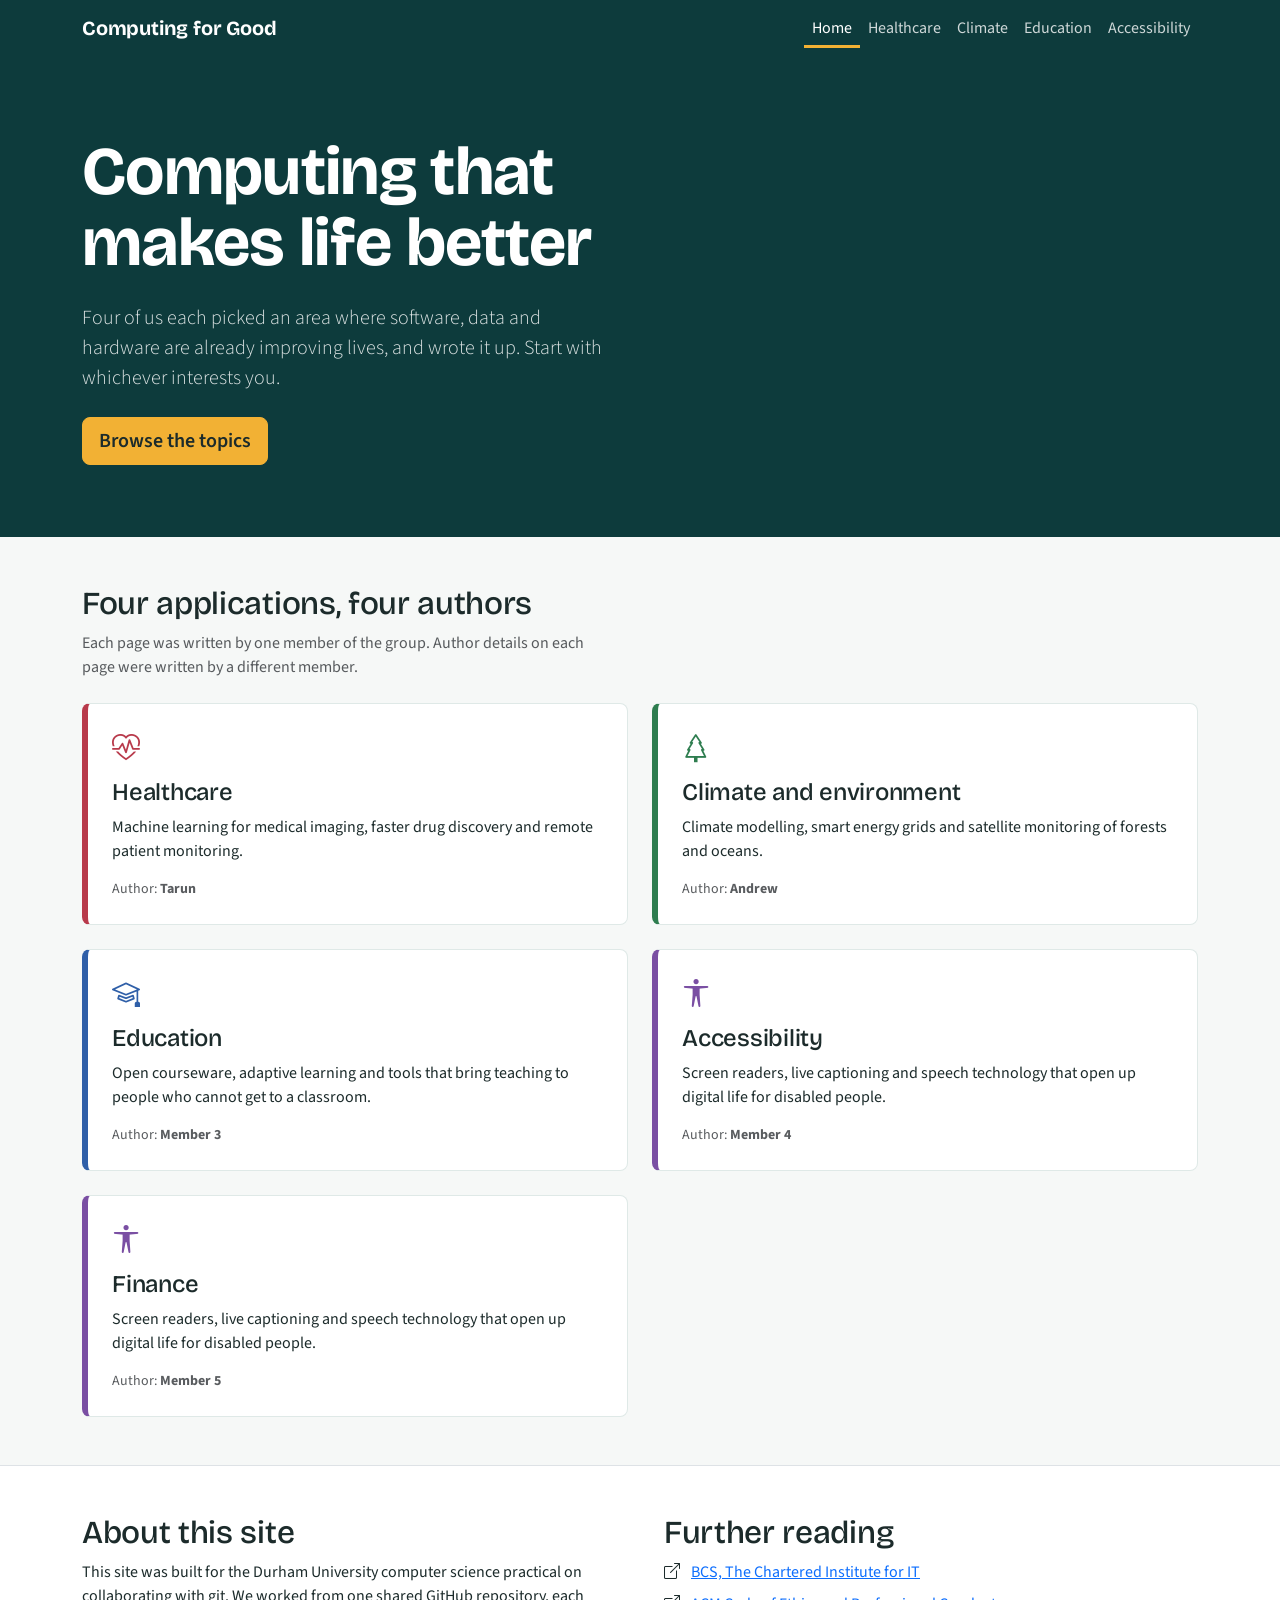
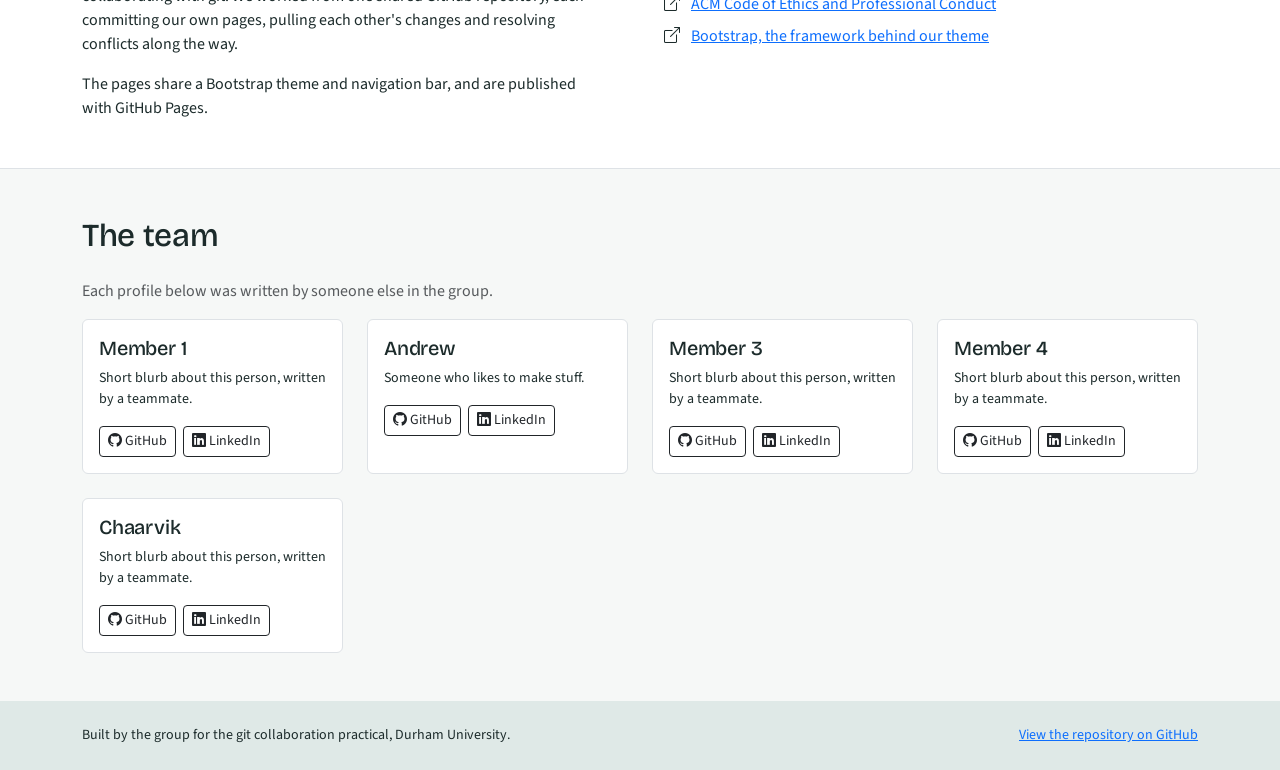
==== index.html @ a56f769d "new commit" ====
<!DOCTYPE html>
<html lang="en-GB">
<head>
    <meta charset="UTF-8">
    <meta name="viewport" content="width=device-width, initial-scale=1.0">
    <title>Computing for Good | Home</title>
    <meta name="description" content="Group web pages on applications of computing that make a positive contribution to society.">
    <link href="https://cdn.jsdelivr.net/npm/bootstrap@5.3.3/dist/css/bootstrap.min.css" rel="stylesheet">
    <link href="https://cdn.jsdelivr.net/npm/bootstrap-icons@1.11.3/font/bootstrap-icons.min.css" rel="stylesheet">
    <link rel="preconnect" href="https://fonts.googleapis.com">
    <link rel="preconnect" href="https://fonts.gstatic.com" crossorigin>
    <link href="https://fonts.googleapis.com/css2?family=Bricolage+Grotesque:wght@500;700&family=Source+Sans+3:wght@400;600&display=swap" rel="stylesheet">
    <link rel="stylesheet" href="style.css">
       
</head>

<body>
    
    <nav class="navbar navbar-expand-lg navbar-dark" aria-label="Main navigation">
        <div class="container">
            <a class="navbar-brand fw-bold" href="index.html">Computing for Good</a>
            <button class="navbar-toggler" type="button" data-bs-toggle="collapse"
                    data-bs-target="#mainNav" aria-controls="mainNav"
                    aria-expanded="false" aria-label="Toggle navigation">
                <span class="navbar-toggler-icon"></span>
            </button>
            <div class="collapse navbar-collapse" id="mainNav">
                <ul class="navbar-nav ms-auto">
                    <li class="nav-item"><a class="nav-link active" aria-current="page" href="index.html">Home</a></li>
                    <li class="nav-item"><a class="nav-link" href="healthcare.html">Healthcare</a></li>
                    <li class="nav-item"><a class="nav-link" href="climate.html">Climate</a></li>
                    <li class="nav-item"><a class="nav-link" href="education.html">Education</a></li>
                    <li class="nav-item"><a class="nav-link" href="accessibility.html">Accessibility</a></li>
                </ul>
            </div>
        </div>
    </nav>

    <header class="hero">
        <div class="container">
            <h1 class="fw-bold mb-4">Computing that makes life better</h1>
            <p class="lead mb-4">
                Four of us each picked an area where software, data and hardware are already
                improving lives, and wrote it up. Start with whichever interests you.
            </p>
            <a href="#topics" class="btn btn-signal btn-lg">Browse the topics</a>
        </div>
    </header>

    <main>
       
        <section id="topics" class="py-5">
            <div class="container">
                <h2 class="mb-2">Four applications, four authors</h2>
                <p class="prose text-body-secondary mb-4">
                    Each page was written by one member of the group. Author details on each page
                    were written by a different member.
                </p>

                <div class="row g-4">
                    
                    <div class="col-md-6">
                        <article class="topic-card h-100 p-4 position-relative" style="--topic:#b83a4b;">
                            <i class="bi bi-heart-pulse icon" aria-hidden="true"></i>
                            <h3 class="h4 mt-2">
                                <a class="stretched-link" href="healthcare.html">Healthcare</a>
                            </h3>
                            <p class="mb-3">
                                Machine learning for medical imaging, faster drug discovery and
                                remote patient monitoring.
                            </p>
                            <p class="small text-body-secondary mb-0 author-line">
                                Author: <strong>Tarun</strong>
                            </p>
                        </article>
                    </div>

                    <!-- Topic 2 -->
                    <div class="col-md-6">
                        <article class="topic-card h-100 p-4 position-relative" style="--topic:#2e7d4f;">
                            <i class="bi bi-tree icon" aria-hidden="true"></i>
                            <h3 class="h4 mt-2">
                                <a class="stretched-link" href="climate.html">Climate and environment</a>
                            </h3>
                            <p class="mb-3">
                                Climate modelling, smart energy grids and satellite monitoring of
                                forests and oceans.
                            </p>
                            <p class="small text-body-secondary mb-0 author-line">
                                Author: <strong>Andrew</strong>
                            </p>
                        </article>
                    </div>

                    
                    <div class="col-md-6">
                        <article class="topic-card h-100 p-4 position-relative" style="--topic:#2f5fa8;">
                            <i class="bi bi-mortarboard icon" aria-hidden="true"></i>
                            <h3 class="h4 mt-2">
                                <a class="stretched-link" href="education.html">Education</a>
                            </h3>
                            <p class="mb-3">
                                Open courseware, adaptive learning and tools that bring teaching to
                                people who cannot get to a classroom.
                            </p>
                            <p class="small text-body-secondary mb-0 author-line">
                                Author: <strong>Member 3</strong>
                            </p>
                        </article>
                    </div>

                    <!-- Topic 4 (delete this block if your group has three people) -->
                    <div class="col-md-6">
                        <article class="topic-card h-100 p-4 position-relative" style="--topic:#7a4fa3;">
                            <i class="bi bi-universal-access icon" aria-hidden="true"></i>
                            <h3 class="h4 mt-2">
                                <a class="stretched-link" href="accessibility.html">Accessibility</a>
                            </h3>
                            <p class="mb-3">
                                Screen readers, live captioning and speech technology that open up
                                digital life for disabled people.
                            </p>
                            <p class="small text-body-secondary mb-0 author-line">
                                Author: <strong>Member 4</strong>
                            </p>
                        </article>
                    </div>
                       <div class="col-md-6">
                        <article class="topic-card h-100 p-4 position-relative" style="--topic:#7a4fa3;">
                            <i class="bi bi-universal-access icon" aria-hidden="true"></i>
                            <h3 class="h4 mt-2">
                                <a class="stretched-link" href="accessibility.html">Finance</a>
                            </h3>
                            <p class="mb-3">
                                Screen readers, live captioning and speech technology that open up
                                digital life for disabled people.
                            </p>
                            <p class="small text-body-secondary mb-0 author-line">
                                Author: <strong>Member 5</strong>
                            </p>
                        </article>
                    </div>
                </div>
            </div>
        </section>

        <!-- About the project -->
        <section class="py-5 bg-white border-top border-bottom">
            <div class="container">
                <div class="row g-5">
                    <div class="col-lg-6">
                        <h2>About this site</h2>
                        <p class="prose">
                            This site was built for the Durham University computer science practical
                            on collaborating with git. We worked from one shared GitHub repository,
                            each committing our own pages, pulling each other's changes and resolving
                            conflicts along the way.
                        </p>
                        <p class="prose mb-0">
                            The pages share a Bootstrap theme and navigation bar, and are published
                            with GitHub Pages.
                        </p>
                    </div>

                    <div class="col-lg-6">
                        <h2>Further reading</h2>
                        <ul class="list-unstyled prose">
                            <li class="mb-2">
                                <i class="bi bi-box-arrow-up-right me-2" aria-hidden="true"></i>
                                <a href="https://www.bcs.org/" target="_blank" rel="noopener">BCS, The Chartered Institute for IT</a>
                            </li>
                            <li class="mb-2">
                                <i class="bi bi-box-arrow-up-right me-2" aria-hidden="true"></i>
                                <a href="https://www.acm.org/code-of-ethics" target="_blank" rel="noopener">ACM Code of Ethics and Professional Conduct</a>
                            </li>
                            <li class="mb-2">
                                <i class="bi bi-box-arrow-up-right me-2" aria-hidden="true"></i>
                                <a href="https://getbootstrap.com/" target="_blank" rel="noopener">Bootstrap, the framework behind our theme</a>
                            </li>
                        </ul>
                    </div>
                </div>
            </div>
        </section>

        <!-- The team -->
        <section id="team" class="py-5">
            <div class="container">
                <h2 class="mb-4">The team</h2>
                <p class="prose text-body-secondary">
                    Each profile below was written by someone else in the group.
                </p>

                <div class="row g-4">
                    <!-- Replace names, blurbs and links. One block per person. -->
                    <div class="col-sm-6 col-lg-3">
                        <div class="h-100 p-3 bg-white border rounded">
                            <h3 class="h5">Member 1</h3>
                            <p class="small mb-3">Short blurb about this person, written by a teammate.</p>
                            <a class="btn btn-sm btn-outline-dark me-1" href="https://github.com/USERNAME" target="_blank" rel="noopener">
                                <i class="bi bi-github" aria-hidden="true"></i> GitHub
                            </a>
                            <a class="btn btn-sm btn-outline-dark" href="https://www.linkedin.com/in/USERNAME/" target="_blank" rel="noopener">
                                <i class="bi bi-linkedin" aria-hidden="true"></i> LinkedIn
                            </a>
                        </div>
                    </div>

                    <div class="col-sm-6 col-lg-3">
                        <div class="h-100 p-3 bg-white border rounded">
                            <h3 class="h5">Andrew</h3>
                            <p class="small mb-3">Someone who likes to make stuff.</p>
                            <a class="btn btn-sm btn-outline-dark me-1" href="https://github.com/kolyte" target="_blank" rel="noopener">
                                <i class="bi bi-github" aria-hidden="true"></i> GitHub
                            </a>
                            <a class="btn btn-sm btn-outline-dark" href="https://www.linkedin.com/in/USERNAME/" target="_blank" rel="noopener">
                                <i class="bi bi-linkedin" aria-hidden="true"></i> LinkedIn
                            </a>
                        </div>
                    </div>

                    <div class="col-sm-6 col-lg-3">
                        <div class="h-100 p-3 bg-white border rounded">
                            <h3 class="h5">Member 3</h3>
                            <p class="small mb-3">Short blurb about this person, written by a teammate.</p>
                            <a class="btn btn-sm btn-outline-dark me-1" href="https://github.com/USERNAME" target="_blank" rel="noopener">
                                <i class="bi bi-github" aria-hidden="true"></i> GitHub
                            </a>
                            <a class="btn btn-sm btn-outline-dark" href="https://www.linkedin.com/in/USERNAME/" target="_blank" rel="noopener">
                                <i class="bi bi-linkedin" aria-hidden="true"></i> LinkedIn
                            </a>
                        </div>
                    </div>

                    <div class="col-sm-6 col-lg-3">
                        <div class="h-100 p-3 bg-white border rounded">
                            <h3 class="h5">Member 4</h3>
                            <p class="small mb-3">Short blurb about this person, written by a teammate.</p>
                            <a class="btn btn-sm btn-outline-dark me-1" href="https://github.com/USERNAME" target="_blank" rel="noopener">
                                <i class="bi bi-github" aria-hidden="true"></i> GitHub
                            </a>
                            <a class="btn btn-sm btn-outline-dark" href="https://www.linkedin.com/in/USERNAME/" target="_blank" rel="noopener">
                                <i class="bi bi-linkedin" aria-hidden="true"></i> LinkedIn
                            </a>
                        </div>
                    </div>
                    <div class="col-sm-6 col-lg-3">
                        <div class="h-100 p-3 bg-white border rounded">
                            <h3 class="h5">Chaarvik</h3>
                            <p class="small mb-3">Short blurb about this person, written by a teammate.</p>
                            <a class="btn btn-sm btn-outline-dark me-1" href="https://github.com/chaarvik-1" target="_blank" rel="noopener">
                                <i class="bi bi-github" aria-hidden="true"></i> GitHub
                            </a>
                            <a class="btn btn-sm btn-outline-dark" href="https://www.linkedin.com/in/chaarvik-muthyala-25b2833a0/" target="_blank" rel="noopener">
                                <i class="bi bi-linkedin" aria-hidden="true"></i> LinkedIn
                            </a>
                        </div>
                    </div>
                </div>
            </div>
        </section>
    </main>

    <footer class="py-4">
        <div class="container d-flex flex-column flex-md-row justify-content-between gap-2 small">
            <span>Built by the group for the git collaboration practical, Durham University.</span>
            <a href="https://github.com/kolyte/" target="_blank" rel="noopener">View the repository on GitHub</a>
        </div>
    </footer>

    <script src="https://cdn.jsdelivr.net/npm/bootstrap@5.3.3/dist/js/bootstrap.bundle.min.js"></script>
</body>
</html>
---- style.css ----
:root {
            --bs-body-font-family: "Source Sans 3", system-ui, sans-serif;
            --bs-body-bg: #f6f8f7;
            --bs-body-color: #1c2b2b;
            --bs-link-color: #0b5c5e;
            --bs-link-hover-color: #073f41;
            --ink: #0d3b3c;
            --signal: #f2b134;
            --mist: #dfe9e7;
        }

        h1, h2, h3, h4, .navbar-brand {
            font-family: "Bricolage Grotesque", "Source Sans 3", sans-serif;
            letter-spacing: -0.01em;
        }

        .navbar { background: var(--ink); }
        .navbar .nav-link { color: rgba(255, 255, 255, 0.8); }
        .navbar .nav-link:hover,
        .navbar .nav-link.active { color: #fff; }
        .navbar .nav-link.active { box-shadow: inset 0 -3px 0 var(--signal); }

        .hero {
            background: var(--ink);
            color: #fff;
            padding: 5rem 0 4.5rem;
        }
        .hero h1 {
            font-size: clamp(2.4rem, 6vw, 4.25rem);
            line-height: 1.05;
            max-width: 15ch;
        }
        .hero p.lead {
            max-width: 52ch;
            color: rgba(255, 255, 255, 0.85);
        }
        .btn-signal {
            background: var(--signal);
            border-color: var(--signal);
            color: #1c2b2b;
            font-weight: 600;
        }
        .btn-signal:hover { background: #ffc04d; border-color: #ffc04d; color: #1c2b2b; }

        .topic-card {
            border: 1px solid var(--mist);
            border-left: 6px solid var(--topic, var(--ink));
            border-radius: 0.5rem;
            background: #fff;
        }
        .topic-card .icon { font-size: 1.75rem; color: var(--topic, var(--ink)); }
        .topic-card .stretched-link { color: inherit; text-decoration: none; }
        .topic-card:focus-within { outline: 3px solid var(--signal); outline-offset: 2px; }

        .author-line a { white-space: nowrap; }
        .prose { max-width: 65ch; }

        footer { background: var(--mist); }
        a:focus-visible, .btn:focus-visible, .nav-link:focus-visible {
            outline: 3px solid var(--signal);
            outline-offset: 2px;
        }
.card
{
    border: solid #0d3b3c 5px;
    align-items: center;
    width: 200px;
    border-radius: 10px;
    text-align: center;
    position: relative;
    left: 10px;
    top: 10px;
    font-size: larger;
    font-family: "Bricolage Grotesque", "Source Sans 3", sans-serif;
    background-color: #0b5c5e;
    color: #fff;
    font-weight: bolder;
}
.arrow
{
    border: solid #0d3b3c;
    border-width: 0 4px 4px 0;
    padding: 6px;
    width: 10px;
    height: 10px;
    left: 20px;
    top: 500px  ;
}
.triangle
{
    width: 0;
    height: 0;
    border-left: 6px solid transparent;
    border-right: 6px solid transparent;
    border-top: 8px solid #0d3b3c;

}
.card1
{
    border: solid #0d3b3c 5px;
    align-items: center;
    width: 500px;
    border-radius: 10px;
    text-align: center;
    position: relative;
    left: 10px;
    top: 25px;
    font-size: larger;
    font-family: "Bricolage Grotesque", "Source Sans 3", sans-serif;
    background-color: #0b5c5e;
    color: #fff;
    font-weight: bolder;
}
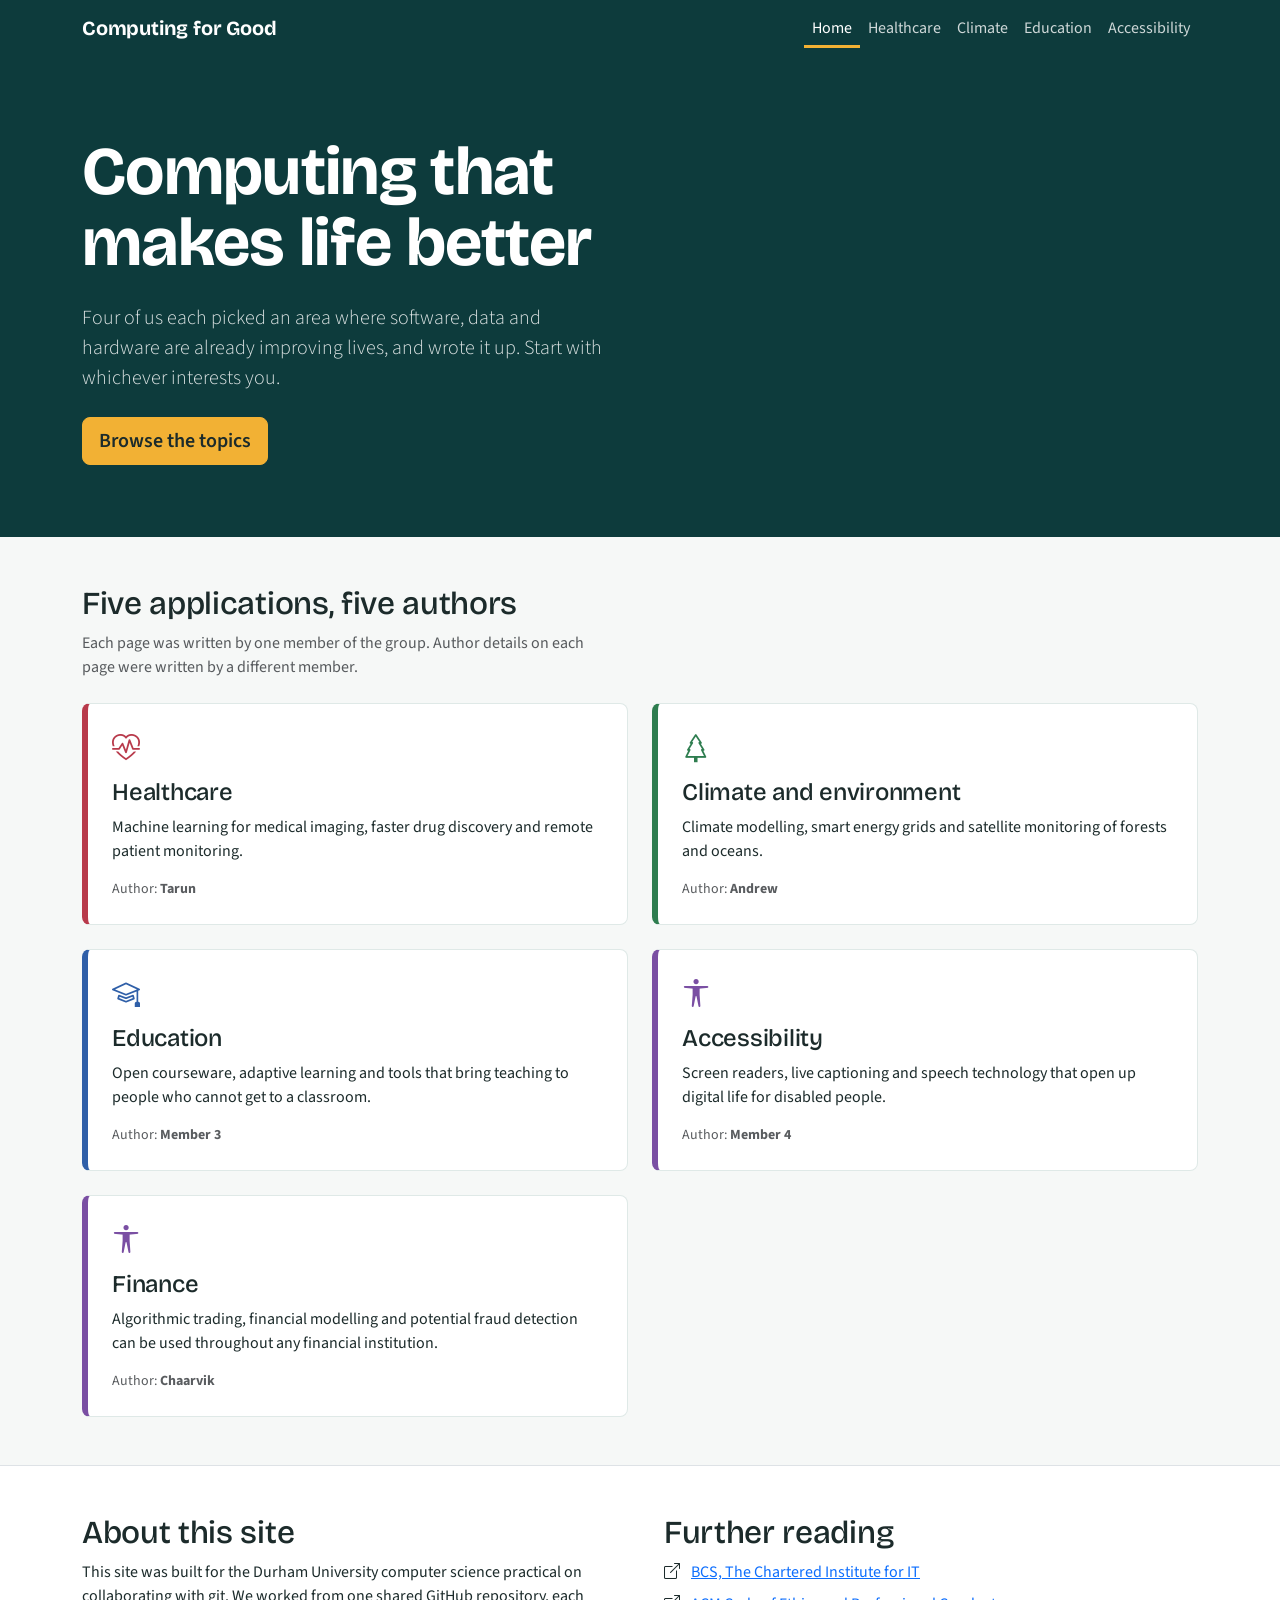
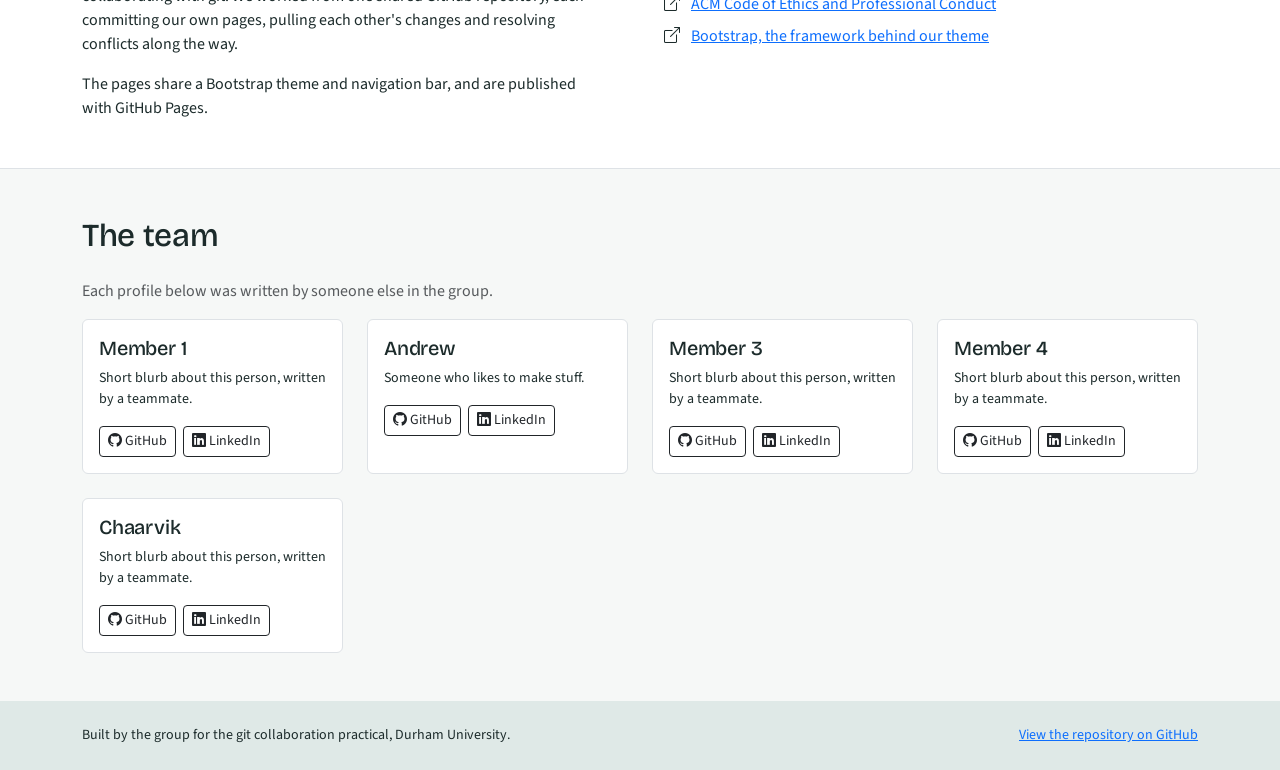
==== commit 963cbbbc: "finance" ====
--- a/index.html
+++ b/index.html
@@ -15,7 +15,7 @@
 </head>
 
 <body>
-    
+    <!-- Navigation: copy this block into every page and change which link is "active" -->
     <nav class="navbar navbar-expand-lg navbar-dark" aria-label="Main navigation">
         <div class="container">
             <a class="navbar-brand fw-bold" href="index.html">Computing for Good</a>
@@ -48,17 +48,17 @@
     </header>
 
     <main>
-       
+        <!-- Topics -->
         <section id="topics" class="py-5">
             <div class="container">
-                <h2 class="mb-2">Four applications, four authors</h2>
+                <h2 class="mb-2">Five applications, five authors</h2>
                 <p class="prose text-body-secondary mb-4">
                     Each page was written by one member of the group. Author details on each page
                     were written by a different member.
                 </p>
 
                 <div class="row g-4">
-                    
+                    <!-- Topic 1 -->
                     <div class="col-md-6">
                         <article class="topic-card h-100 p-4 position-relative" style="--topic:#b83a4b;">
                             <i class="bi bi-heart-pulse icon" aria-hidden="true"></i>
@@ -92,7 +92,7 @@
                         </article>
                     </div>
 
-                    
+                    <!-- Topic 3 -->
                     <div class="col-md-6">
                         <article class="topic-card h-100 p-4 position-relative" style="--topic:#2f5fa8;">
                             <i class="bi bi-mortarboard icon" aria-hidden="true"></i>
@@ -129,14 +129,14 @@
                         <article class="topic-card h-100 p-4 position-relative" style="--topic:#7a4fa3;">
                             <i class="bi bi-universal-access icon" aria-hidden="true"></i>
                             <h3 class="h4 mt-2">
-                                <a class="stretched-link" href="accessibility.html">Finance</a>
-                            </h3>
-                            <p class="mb-3">
-                                Screen readers, live captioning and speech technology that open up
-                                digital life for disabled people.
-                            </p>
-                            <p class="small text-body-secondary mb-0 author-line">
-                                Author: <strong>Member 5</strong>
+                                <a class="stretched-link" href="finance.html">Finance</a>
+                            </h3>
+                            <p class="mb-3">
+                                Algorithmic trading, financial modelling and potential fraud detection can be used throughout
+                                any financial institution.
+                            </p>
+                            <p class="small text-body-secondary mb-0 author-line">
+                                Author: <strong>Chaarvik</strong>
                             </p>
                         </article>
                     </div>
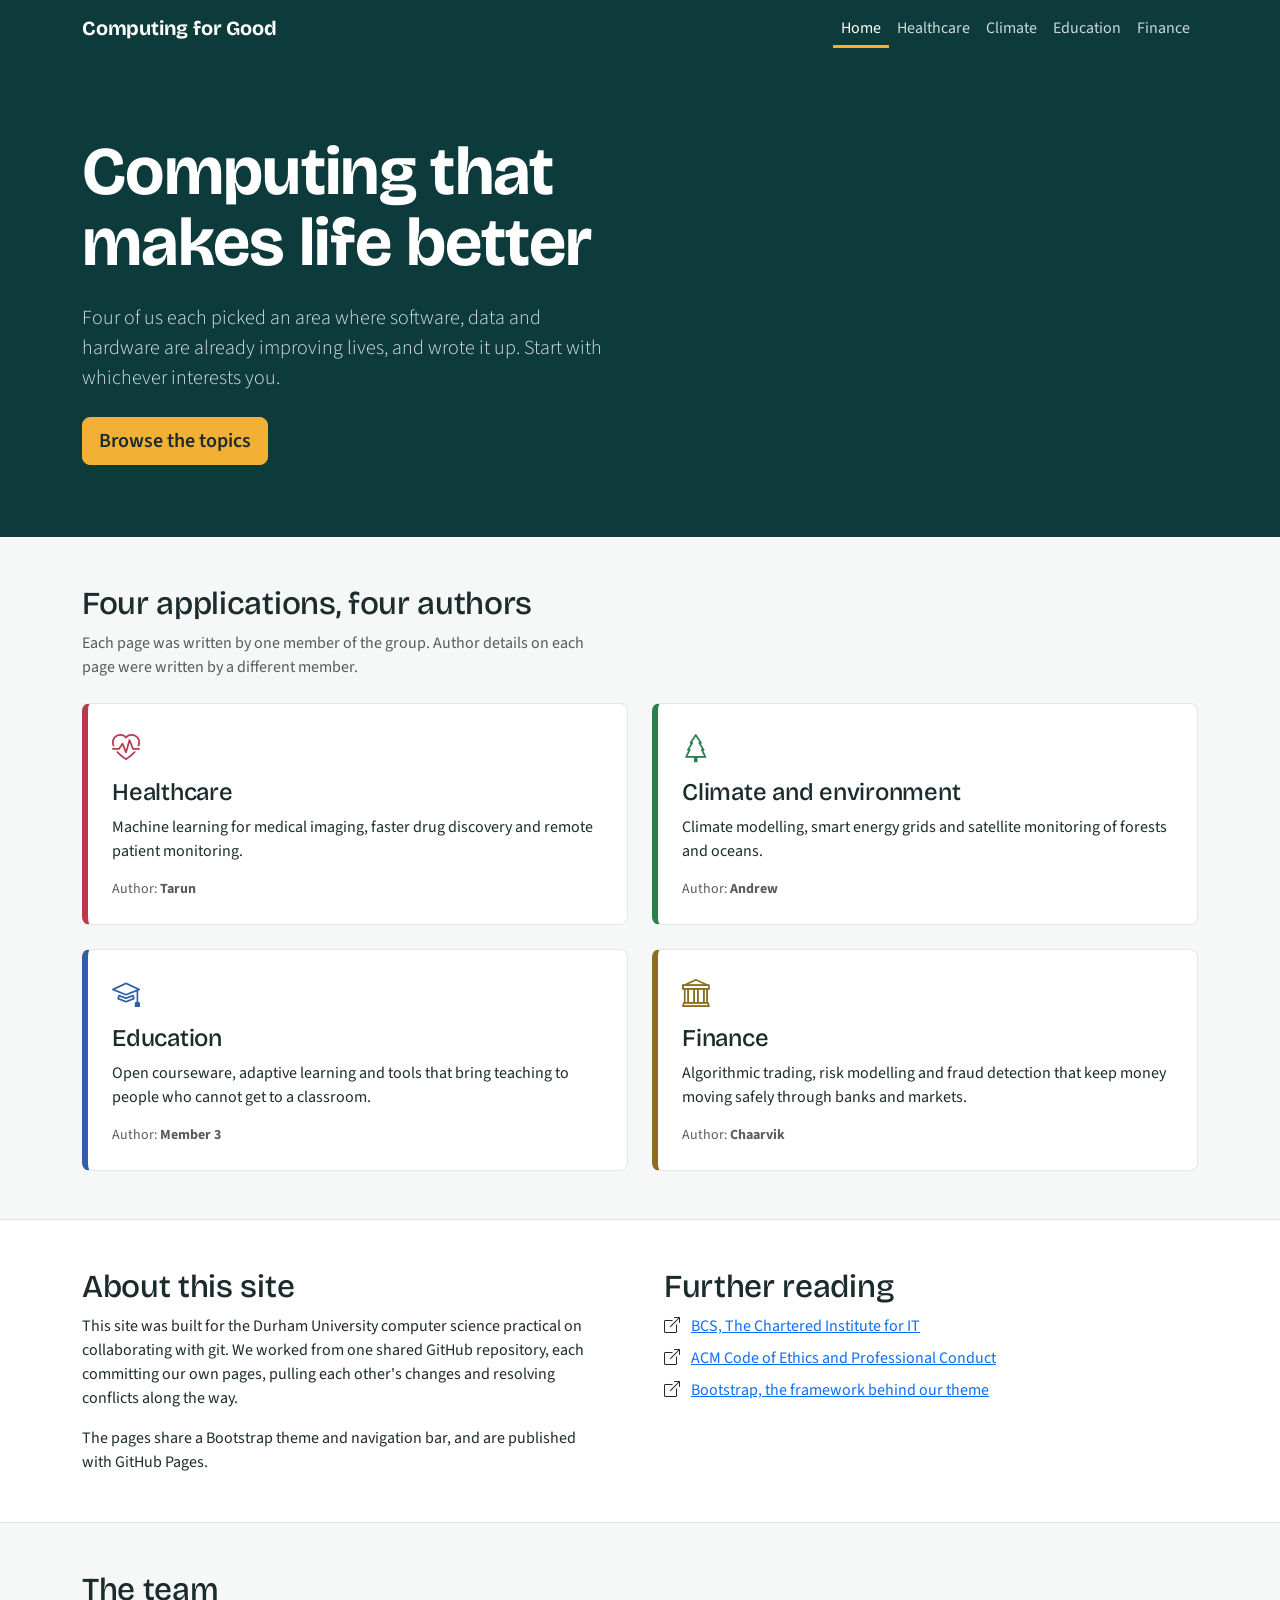
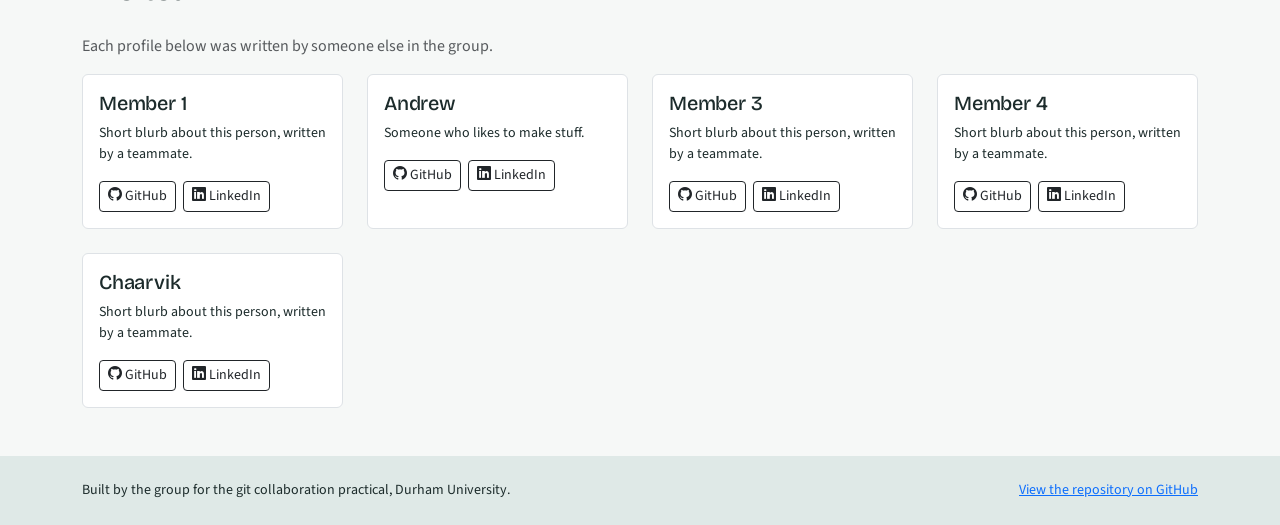
==== commit 2742a9ac: "Add finance page and replace Accessibility with Finance Write finance.html in the shared page layout" ====
--- a/index.html
+++ b/index.html
@@ -15,7 +15,6 @@
 </head>
 
 <body>
-    <!-- Navigation: copy this block into every page and change which link is "active" -->
     <nav class="navbar navbar-expand-lg navbar-dark" aria-label="Main navigation">
         <div class="container">
             <a class="navbar-brand fw-bold" href="index.html">Computing for Good</a>
@@ -30,7 +29,7 @@
                     <li class="nav-item"><a class="nav-link" href="healthcare.html">Healthcare</a></li>
                     <li class="nav-item"><a class="nav-link" href="climate.html">Climate</a></li>
                     <li class="nav-item"><a class="nav-link" href="education.html">Education</a></li>
-                    <li class="nav-item"><a class="nav-link" href="accessibility.html">Accessibility</a></li>
+                    <li class="nav-item"><a class="nav-link" href="finance.html">Finance</a></li>
                 </ul>
             </div>
         </div>
@@ -48,17 +47,15 @@
     </header>
 
     <main>
-        <!-- Topics -->
         <section id="topics" class="py-5">
             <div class="container">
-                <h2 class="mb-2">Five applications, five authors</h2>
+                <h2 class="mb-2">Four applications, four authors</h2>
                 <p class="prose text-body-secondary mb-4">
                     Each page was written by one member of the group. Author details on each page
                     were written by a different member.
                 </p>
 
                 <div class="row g-4">
-                    <!-- Topic 1 -->
                     <div class="col-md-6">
                         <article class="topic-card h-100 p-4 position-relative" style="--topic:#b83a4b;">
                             <i class="bi bi-heart-pulse icon" aria-hidden="true"></i>
@@ -75,7 +72,6 @@
                         </article>
                     </div>
 
-                    <!-- Topic 2 -->
                     <div class="col-md-6">
                         <article class="topic-card h-100 p-4 position-relative" style="--topic:#2e7d4f;">
                             <i class="bi bi-tree icon" aria-hidden="true"></i>
@@ -92,7 +88,6 @@
                         </article>
                     </div>
 
-                    <!-- Topic 3 -->
                     <div class="col-md-6">
                         <article class="topic-card h-100 p-4 position-relative" style="--topic:#2f5fa8;">
                             <i class="bi bi-mortarboard icon" aria-hidden="true"></i>
@@ -109,31 +104,15 @@
                         </article>
                     </div>
 
-                    <!-- Topic 4 (delete this block if your group has three people) -->
-                    <div class="col-md-6">
-                        <article class="topic-card h-100 p-4 position-relative" style="--topic:#7a4fa3;">
-                            <i class="bi bi-universal-access icon" aria-hidden="true"></i>
-                            <h3 class="h4 mt-2">
-                                <a class="stretched-link" href="accessibility.html">Accessibility</a>
-                            </h3>
-                            <p class="mb-3">
-                                Screen readers, live captioning and speech technology that open up
-                                digital life for disabled people.
-                            </p>
-                            <p class="small text-body-secondary mb-0 author-line">
-                                Author: <strong>Member 4</strong>
-                            </p>
-                        </article>
-                    </div>
-                       <div class="col-md-6">
-                        <article class="topic-card h-100 p-4 position-relative" style="--topic:#7a4fa3;">
-                            <i class="bi bi-universal-access icon" aria-hidden="true"></i>
+                    <div class="col-md-6">
+                        <article class="topic-card h-100 p-4 position-relative" style="--topic:#8a6d1f;">
+                            <i class="bi bi-bank icon" aria-hidden="true"></i>
                             <h3 class="h4 mt-2">
                                 <a class="stretched-link" href="finance.html">Finance</a>
                             </h3>
                             <p class="mb-3">
-                                Algorithmic trading, financial modelling and potential fraud detection can be used throughout
-                                any financial institution.
+                                Algorithmic trading, risk modelling and fraud detection that keep
+                                money moving safely through banks and markets.
                             </p>
                             <p class="small text-body-secondary mb-0 author-line">
                                 Author: <strong>Chaarvik</strong>
@@ -144,7 +123,6 @@
             </div>
         </section>
 
-        <!-- About the project -->
         <section class="py-5 bg-white border-top border-bottom">
             <div class="container">
                 <div class="row g-5">
@@ -183,7 +161,6 @@
             </div>
         </section>
 
-        <!-- The team -->
         <section id="team" class="py-5">
             <div class="container">
                 <h2 class="mb-4">The team</h2>
@@ -192,7 +169,6 @@
                 </p>
 
                 <div class="row g-4">
-                    <!-- Replace names, blurbs and links. One block per person. -->
                     <div class="col-sm-6 col-lg-3">
                         <div class="h-100 p-3 bg-white border rounded">
                             <h3 class="h5">Member 1</h3>
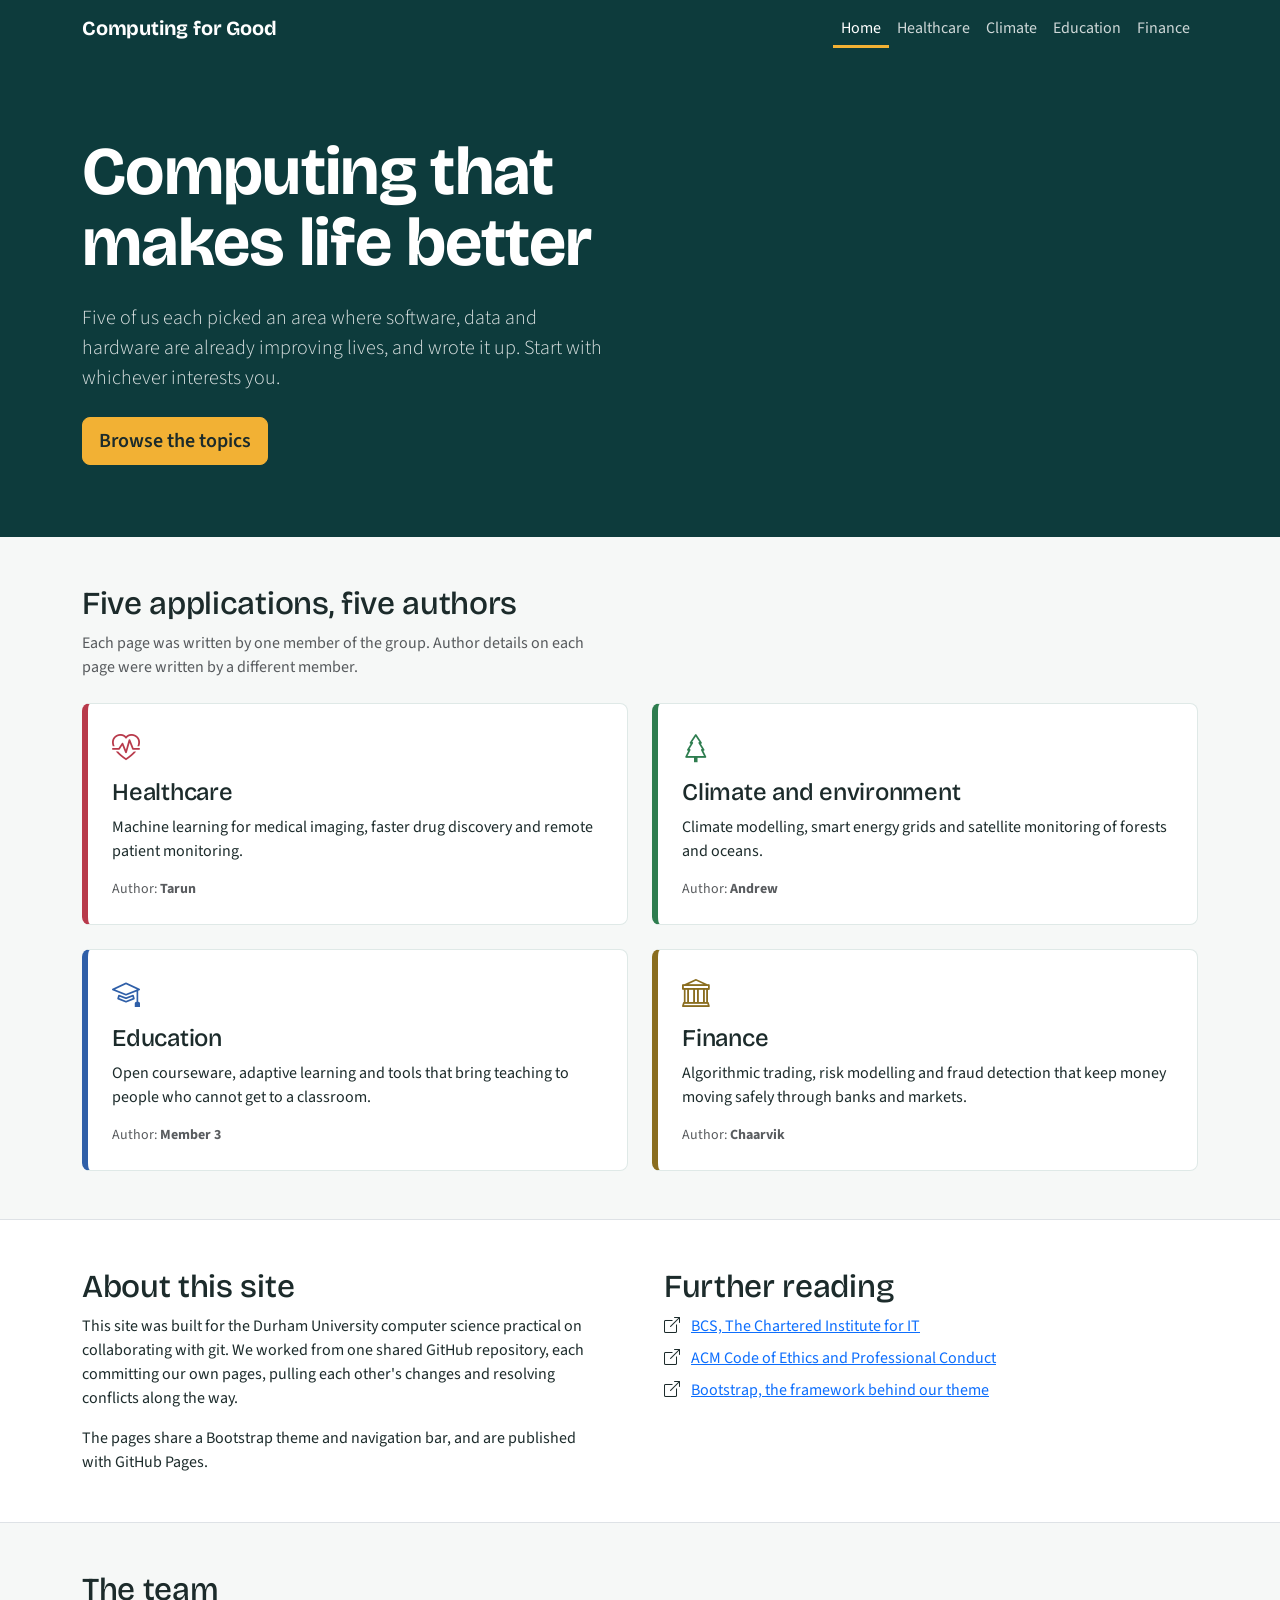
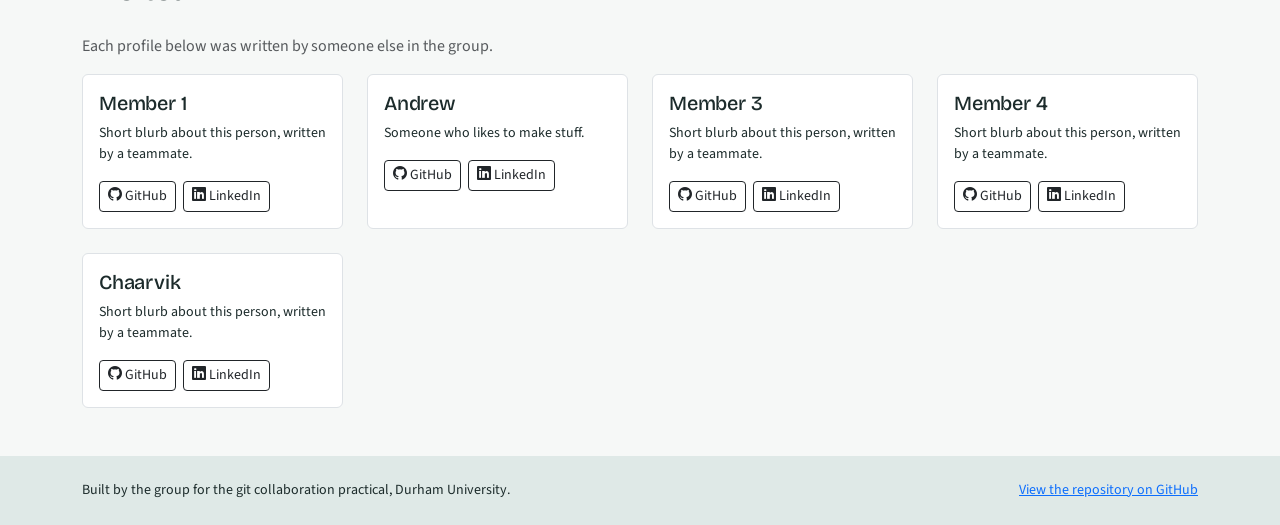
==== commit 909d535b: "cw" ====
--- a/index.html
+++ b/index.html
@@ -39,7 +39,7 @@
         <div class="container">
             <h1 class="fw-bold mb-4">Computing that makes life better</h1>
             <p class="lead mb-4">
-                Four of us each picked an area where software, data and hardware are already
+                Five of us each picked an area where software, data and hardware are already
                 improving lives, and wrote it up. Start with whichever interests you.
             </p>
             <a href="#topics" class="btn btn-signal btn-lg">Browse the topics</a>
@@ -49,7 +49,7 @@
     <main>
         <section id="topics" class="py-5">
             <div class="container">
-                <h2 class="mb-2">Four applications, four authors</h2>
+                <h2 class="mb-2">Five applications, five authors</h2>
                 <p class="prose text-body-secondary mb-4">
                     Each page was written by one member of the group. Author details on each page
                     were written by a different member.
--- a/style.css
+++ b/style.css
@@ -62,7 +62,7 @@
         }
 .card
 {
-    border: solid #0d3b3c 5px;
+    border: solid #000 4px;
     align-items: center;
     width: 200px;
     border-radius: 10px;
@@ -86,7 +86,6 @@
     left: 20px;
     top: 500px  ;
 }
-.triangle
 {
     width: 0;
     height: 0;
@@ -97,11 +96,13 @@
 }
 .card1
 {
-    border: solid #0d3b3c 5px;
+    border: solid #000000 4px;
+    display: flex;
     align-items: center;
     width: 500px;
-    border-radius: 10px;
+    border-radius: 0px;
     text-align: center;
+    text-justify: auto;
     position: relative;
     left: 10px;
     top: 25px;
@@ -110,4 +111,12 @@
     background-color: #0b5c5e;
     color: #fff;
     font-weight: bolder;
-}+    height: 275px;
+    
+}
+#arrow
+{
+    position: relative;
+    left: 450px;
+    bottom: 400px;
+}
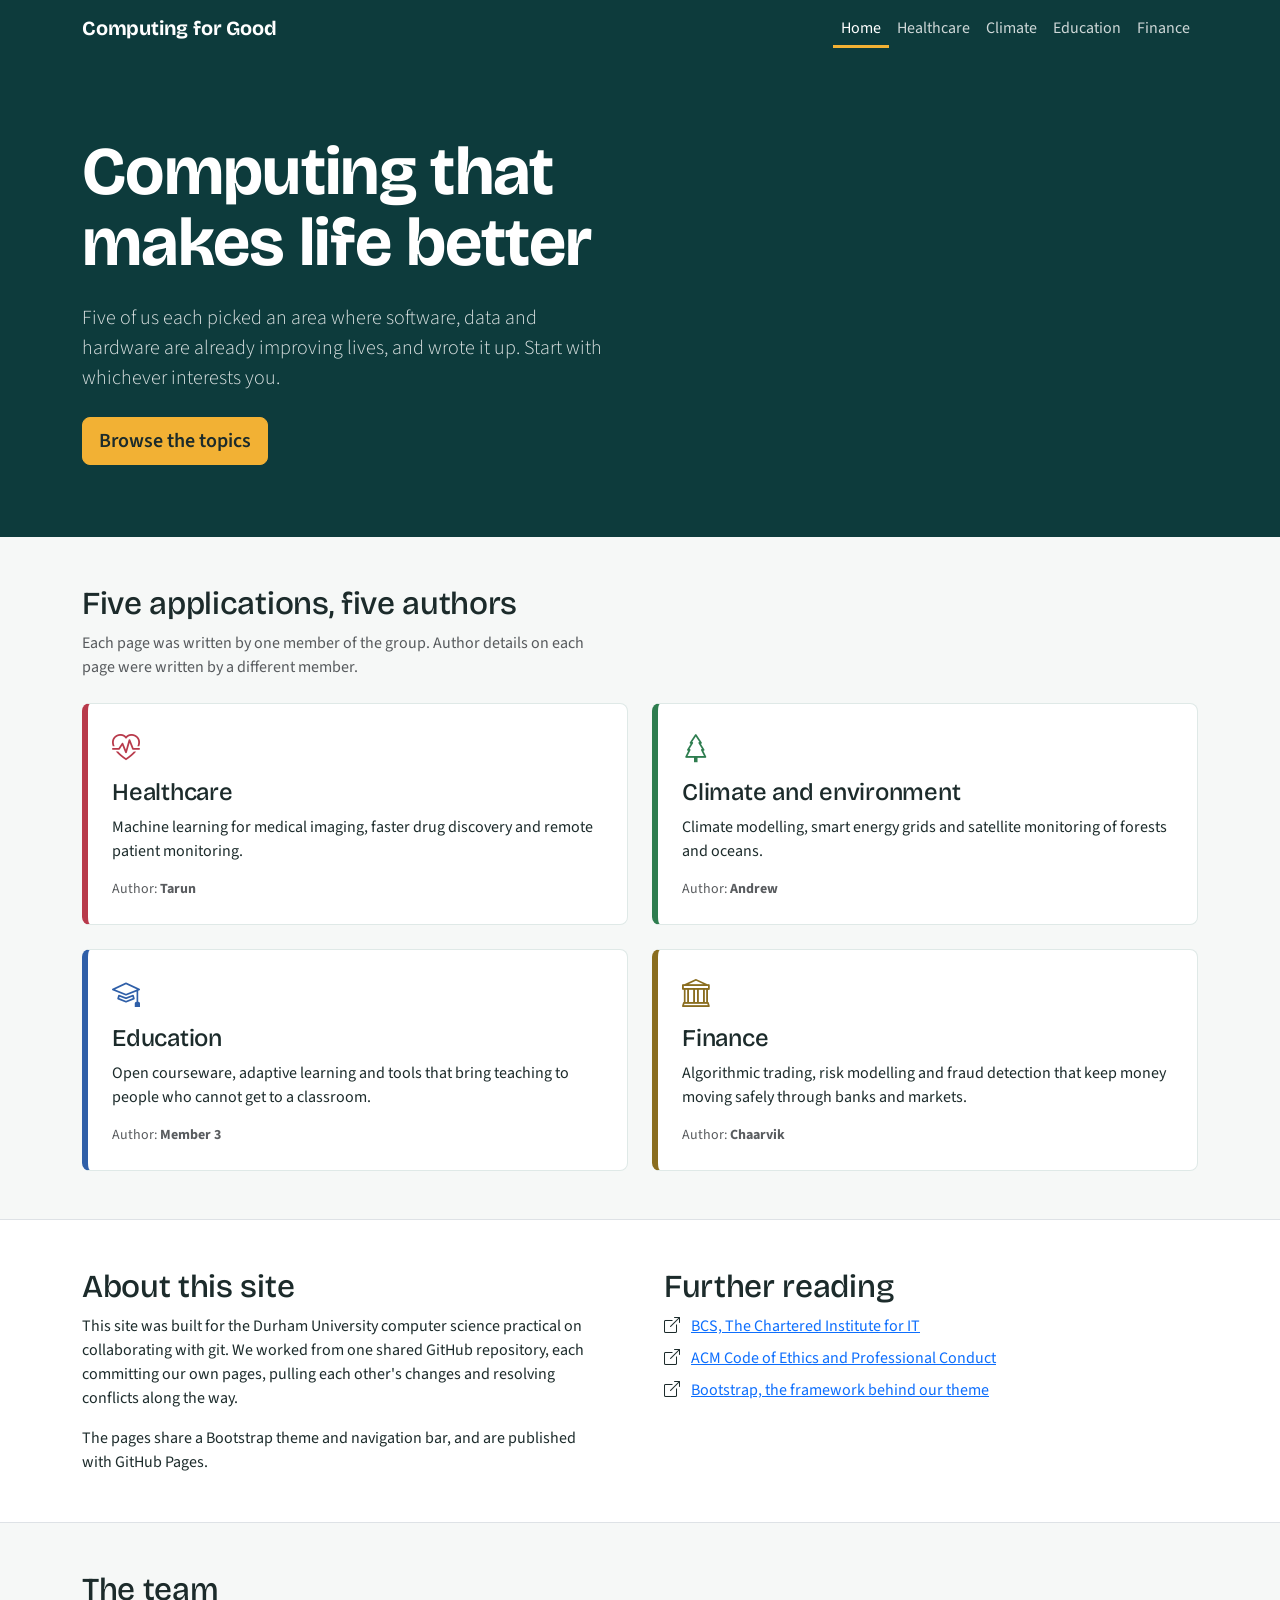
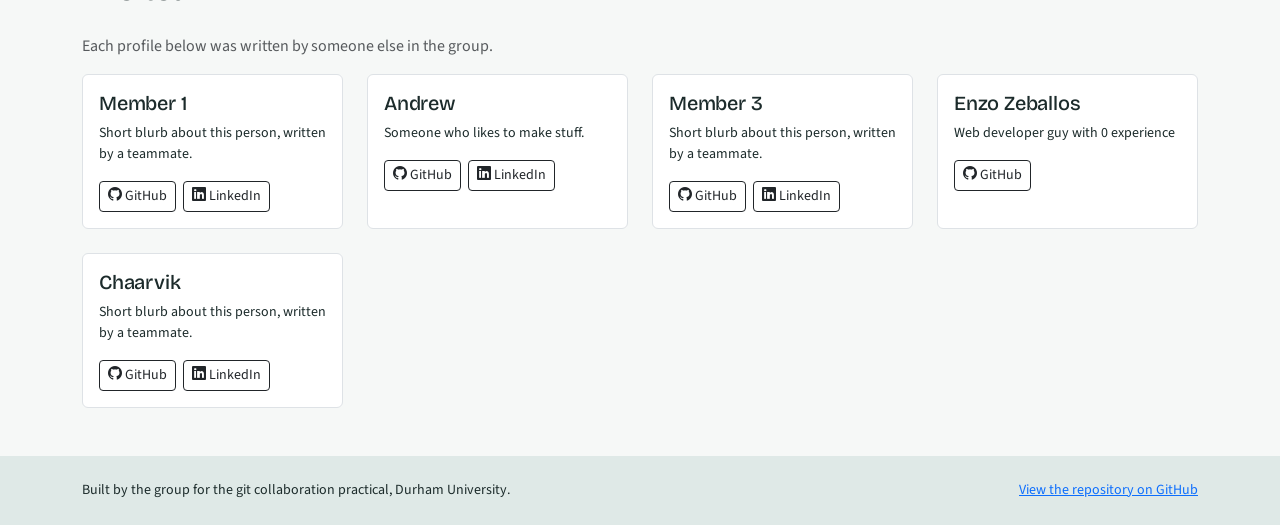
==== commit ebab1dbb: "Merge teammates' changes from origin/main Keep the Finance card and footer from origin; add the Fina" ====
--- a/index.html
+++ b/index.html
@@ -210,13 +210,10 @@
 
                     <div class="col-sm-6 col-lg-3">
                         <div class="h-100 p-3 bg-white border rounded">
-                            <h3 class="h5">Member 4</h3>
-                            <p class="small mb-3">Short blurb about this person, written by a teammate.</p>
-                            <a class="btn btn-sm btn-outline-dark me-1" href="https://github.com/USERNAME" target="_blank" rel="noopener">
-                                <i class="bi bi-github" aria-hidden="true"></i> GitHub
-                            </a>
-                            <a class="btn btn-sm btn-outline-dark" href="https://www.linkedin.com/in/USERNAME/" target="_blank" rel="noopener">
-                                <i class="bi bi-linkedin" aria-hidden="true"></i> LinkedIn
+                            <h3 class="h5">Enzo Zeballos</h3>
+                            <p class="small mb-3">Web developer guy with 0 experience</p>
+                            <a class="btn btn-sm btn-outline-dark" href="https://github.com/Enzozeb" target="_blank" rel="noopener">
+                                <i class="bi bi-github" aria-hidden="true"></i> GitHub
                             </a>
                         </div>
                     </div>
--- a/style.css
+++ b/style.css
@@ -76,27 +76,9 @@
     color: #fff;
     font-weight: bolder;
 }
-.arrow
-{
-    border: solid #0d3b3c;
-    border-width: 0 4px 4px 0;
-    padding: 6px;
-    width: 10px;
-    height: 10px;
-    left: 20px;
-    top: 500px  ;
-}
-{
-    width: 0;
-    height: 0;
-    border-left: 6px solid transparent;
-    border-right: 6px solid transparent;
-    border-top: 8px solid #0d3b3c;
-
-}
 .card1
 {
-    border: solid #000000 4px;
+    border: solid #000 4px;
     display: flex;
     align-items: center;
     width: 500px;
@@ -117,6 +99,28 @@
 #arrow
 {
     position: relative;
-    left: 450px;
-    bottom: 400px;
+    left: 428px;
+    bottom: 265px;
+    transform: rotate(45deg);
 }
+.card2
+{
+    border: solid #000 4px;
+    align-items: center;
+    display: flex;
+    width: 750px;
+    height: 150px;
+    border-radius: 0px;
+    text-align: center;
+    text-justify: auto;
+    position: absolute;
+    left: 460px;
+    bottom: 60px;
+    font-size: larger;
+    font-family: "Bricolage Grotesque", "Source Sans 3", sans-serif;
+    background-color: #0b5c5e;
+    color: #fff;
+    font-weight: bolder;
+    
+    
+}
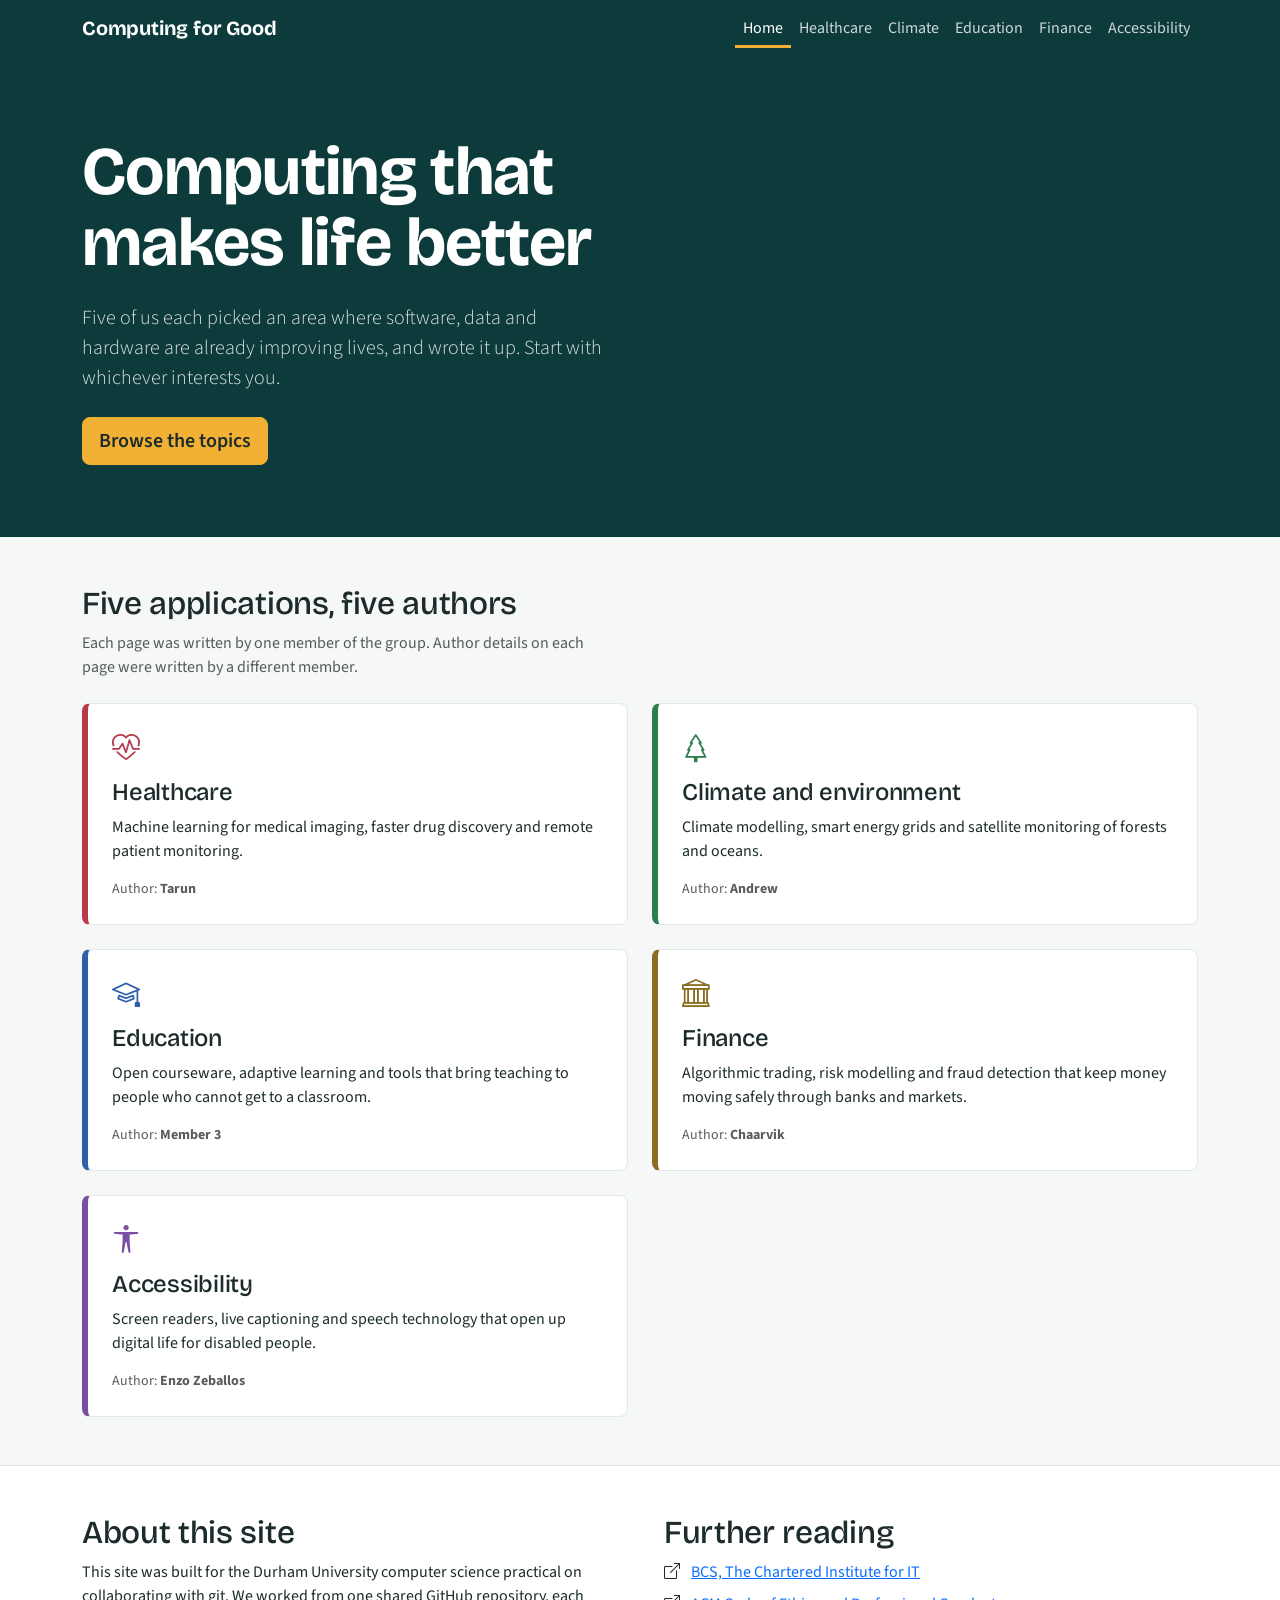
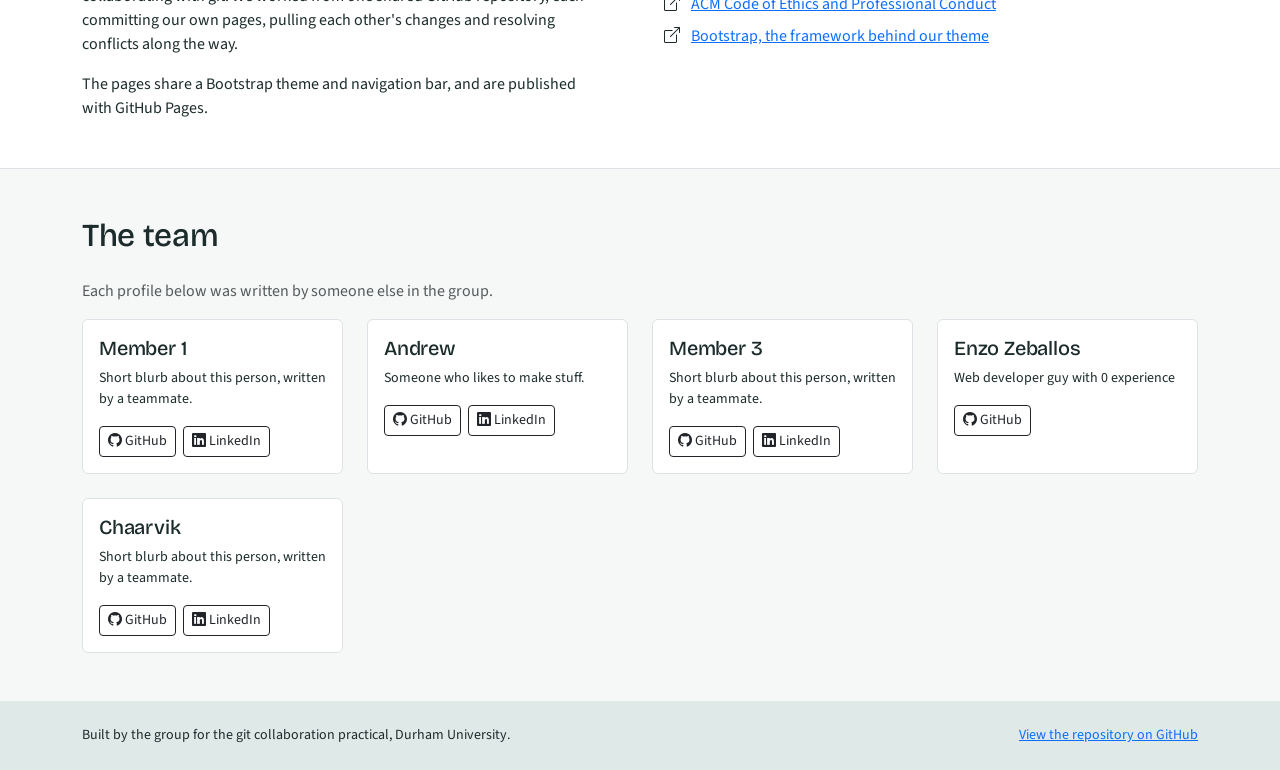
==== commit 42b62c47: "Restore Accessibility page in the navbar and on the home page The page was removed from the nav beca" ====
--- a/index.html
+++ b/index.html
@@ -30,6 +30,7 @@
                     <li class="nav-item"><a class="nav-link" href="climate.html">Climate</a></li>
                     <li class="nav-item"><a class="nav-link" href="education.html">Education</a></li>
                     <li class="nav-item"><a class="nav-link" href="finance.html">Finance</a></li>
+                    <li class="nav-item"><a class="nav-link" href="accessibility.html">Accessibility</a></li>
                 </ul>
             </div>
         </div>
@@ -116,6 +117,22 @@
                             </p>
                             <p class="small text-body-secondary mb-0 author-line">
                                 Author: <strong>Chaarvik</strong>
+                            </p>
+                        </article>
+                    </div>
+
+                    <div class="col-md-6">
+                        <article class="topic-card h-100 p-4 position-relative" style="--topic:#7a4fa3;">
+                            <i class="bi bi-universal-access icon" aria-hidden="true"></i>
+                            <h3 class="h4 mt-2">
+                                <a class="stretched-link" href="accessibility.html">Accessibility</a>
+                            </h3>
+                            <p class="mb-3">
+                                Screen readers, live captioning and speech technology that open up
+                                digital life for disabled people.
+                            </p>
+                            <p class="small text-body-secondary mb-0 author-line">
+                                Author: <strong>Enzo Zeballos</strong>
                             </p>
                         </article>
                     </div>
